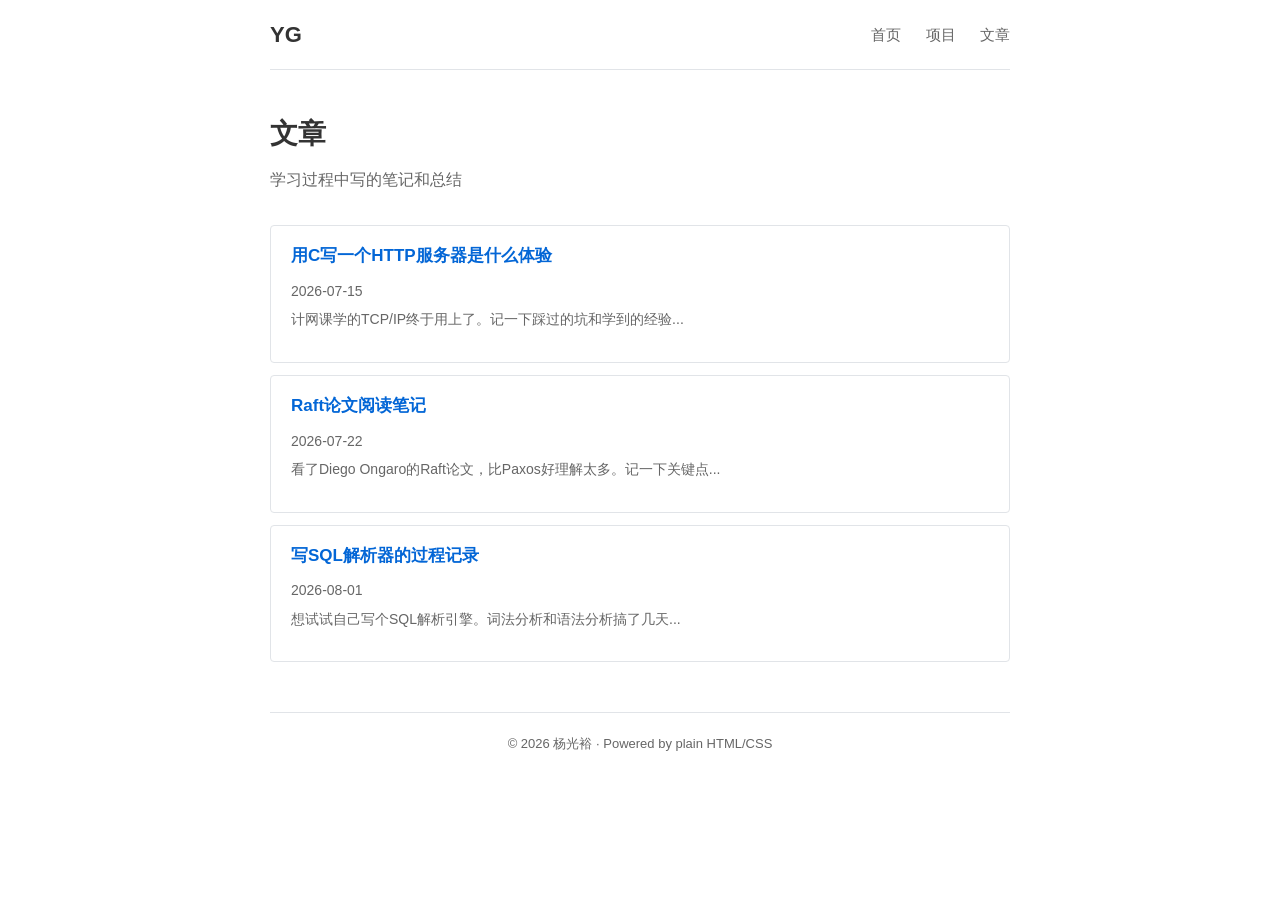
==== posts/index.html @ 786ad56f "init: 个人技术博客 纯HTML/CSS" ====
<!DOCTYPE html>
<html lang="zh-CN">
<head>
<meta charset="utf-8">
<meta name="viewport" content="width=device-width, initial-scale=1">
<title>文章 · Yang Guangyu</title>
<link rel="stylesheet" href="../css/style.css">
</head>
<body>

<nav class="navbar">
  <div class="nav-inner">
    <a href="../index.html" class="logo">YG</a>
    <div class="nav-links">
      <a href="../index.html">首页</a>
      <a href="../projects/index.html">项目</a>
      <a href="index.html">文章</a>
    </div>
  </div>
</nav>

<main class="container post">
  <h1>文章</h1>
  <p class="subtitle">学习过程中写的笔记和总结</p>

  <section style="margin-top:30px">
    <div class="card">
      <h3><a href="tcp-http-server.html">用C写一个HTTP服务器是什么体验</a></h3>
      <small class="date">2026-07-15</small>
      <p>计网课学的TCP/IP终于用上了。记一下踩过的坑和学到的经验...</p>
    </div>

    <div class="card">
      <h3><a href="raft-notes.html">Raft论文阅读笔记</a></h3>
      <small class="date">2026-07-22</small>
      <p>看了Diego Ongaro的Raft论文，比Paxos好理解太多。记一下关键点...</p>
    </div>

    <div class="card">
      <h3><a href="sql-parser-diary.html">写SQL解析器的过程记录</a></h3>
      <small class="date">2026-08-01</small>
      <p>想试试自己写个SQL解析引擎。词法分析和语法分析搞了几天...</p>
    </div>
  </section>
</main>

<footer>
  <p>&copy; 2026 杨光裕 · Powered by plain HTML/CSS</p>
</footer>

</body>
</html>
---- css/style.css ----
/* 极简风格 */

:root {
  --bg: #fff;
  --text: #333;
  --accent: #0366d6;
  --border: #e1e4e8;
  --code-bg: #f6f8fa;
  --muted: #666;
}

* { box-sizing: border-box; margin: 0; padding: 0; }

body {
  font-family: -apple-system, BlinkMacSystemFont, "Segoe UI",
               "Microsoft YaHei", sans-serif;
  line-height: 1.7;
  color: var(--text);
  background: var(--bg);
  max-width: 780px;
  margin: 0 auto;
  padding: 0 20px;
}

/* Navbar */
.navbar {
  border-bottom: 1px solid var(--border);
  padding: 16px 0;
  margin-bottom: 40px;
}

.nav-inner {
  display: flex;
  justify-content: space-between;
  align-items: center;
}

.logo {
  font-size: 22px;
  font-weight: 700;
  color: var(--text);
  text-decoration: none;
}

.nav-links a {
  margin-left: 20px;
  color: var(--muted);
  text-decoration: none;
  font-size: 15px;
}

.nav-links a:hover { color: var(--accent); }

/* Hero */
.hero {
  margin-bottom: 50px;
}

.hero h1 { font-size: 36px; margin-bottom: 10px; }

.subtitle {
  color: var(--muted);
  font-size: 16px;
  line-height: 1.8;
}

/* Section */
.section {
  margin-bottom: 45px;
}

.section h2 {
  font-size: 20px;
  border-bottom: 1px solid var(--border);
  padding-bottom: 8px;
  margin-bottom: 18px;
}

/* Card */
.card {
  border: 1px solid var(--border);
  border-radius: 4px;
  padding: 16px 20px;
  margin-bottom: 12px;
}

.card h3 { font-size: 17px; margin-bottom: 6px; }
.card h3 a { color: var(--accent); text-decoration: none; }
.card h3 a:hover { text-decoration: underline; }
.card p { font-size: 14px; color: var(--muted); margin-top: 4px; }

/* Tag */
.tag {
  display: inline-block;
  background: var(--code-bg);
  color: var(--muted);
  padding: 1px 8px;
  border-radius: 3px;
  font-size: 12px;
  margin-right: 4px;
}

/* Footer */
footer {
  border-top: 1px solid var(--border);
  padding: 20px 0;
  margin-top: 50px;
  text-align: center;
  color: var(--muted);
  font-size: 13px;
}

/* Post / Page */
.post h1 {
  font-size: 28px;
  margin-bottom: 8px;
}

.post .date {
  color: var(--muted);
  font-size: 14px;
  margin-bottom: 24px;
}

.post h2 {
  font-size: 20px;
  margin-top: 30px;
  margin-bottom: 12px;
  border-bottom: 1px solid var(--border);
  padding-bottom: 6px;
}

.post p { margin-bottom: 14px; }

.post ul, .post ol {
  margin-bottom: 14px;
  padding-left: 24px;
}

.post li { margin-bottom: 6px; }

.post pre {
  background: var(--code-bg);
  border: 1px solid var(--border);
  border-radius: 4px;
  padding: 14px 18px;
  overflow-x: auto;
  font-size: 13px;
  margin-bottom: 16px;
}

.post code {
  background: var(--code-bg);
  padding: 1px 5px;
  border-radius: 3px;
  font-size: 13px;
}

.post pre code {
  background: none;
  padding: 0;
}

.post blockquote {
  border-left: 3px solid var(--accent);
  padding: 8px 16px;
  color: var(--muted);
  margin-bottom: 16px;
  background: var(--code-bg);
}

/* Project pages */
.project-meta {
  color: var(--muted);
  font-size: 14px;
  margin-bottom: 20px;
}

/* Responsive */
@media (max-width: 600px) {
  .hero h1 { font-size: 26px; }
  .nav-links a { margin-left: 12px; font-size: 14px; }
}
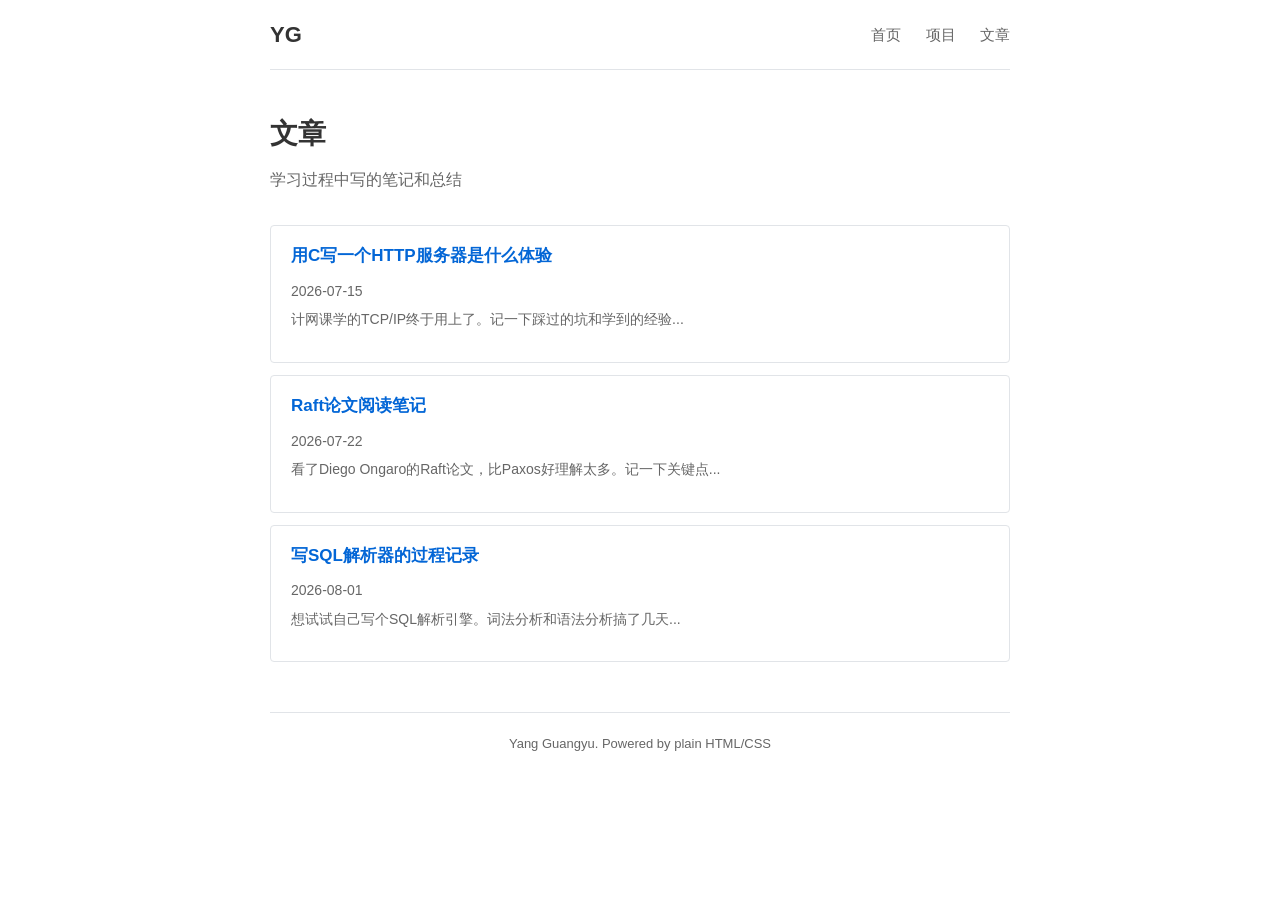
==== commit fe75c0b2: "blog: add project detail pages, SQL article, dark mode, search" ====
--- a/posts/index.html
+++ b/posts/index.html
@@ -45,8 +45,9 @@
 </main>
 
 <footer>
-  <p>&copy; 2026 杨光裕 · Powered by plain HTML/CSS</p>
+  <p>Yang Guangyu. Powered by plain HTML/CSS</p>
 </footer>
 
+<script src="../js/app.js"></script>
 </body>
 </html>
--- a/css/style.css
+++ b/css/style.css
@@ -176,6 +176,43 @@
   margin-bottom: 20px;
 }
 
+/* Dark mode */
+body.dark {
+  --bg: #1a1a2e;
+  --text: #cdd6f4;
+  --accent: #89b4fa;
+  --border: #313244;
+  --code-bg: #181825;
+  --muted: #a6adc8;
+}
+
+/* Theme toggle button */
+#theme-toggle {
+  background: var(--code-bg);
+  color: var(--muted);
+  border: 1px solid var(--border);
+  padding: 3px 12px;
+  border-radius: 3px;
+  font-size: 13px;
+  cursor: pointer;
+  margin-left: 16px;
+}
+#theme-toggle:hover { color: var(--accent); border-color: var(--accent); }
+
+/* Search input */
+#project-search {
+  width: 100%;
+  padding: 8px 12px;
+  border: 1px solid var(--border);
+  border-radius: 4px;
+  font-size: 14px;
+  margin-bottom: 16px;
+  background: var(--bg);
+  color: var(--text);
+  outline: none;
+}
+#project-search:focus { border-color: var(--accent); }
+
 /* Responsive */
 @media (max-width: 600px) {
   .hero h1 { font-size: 26px; }
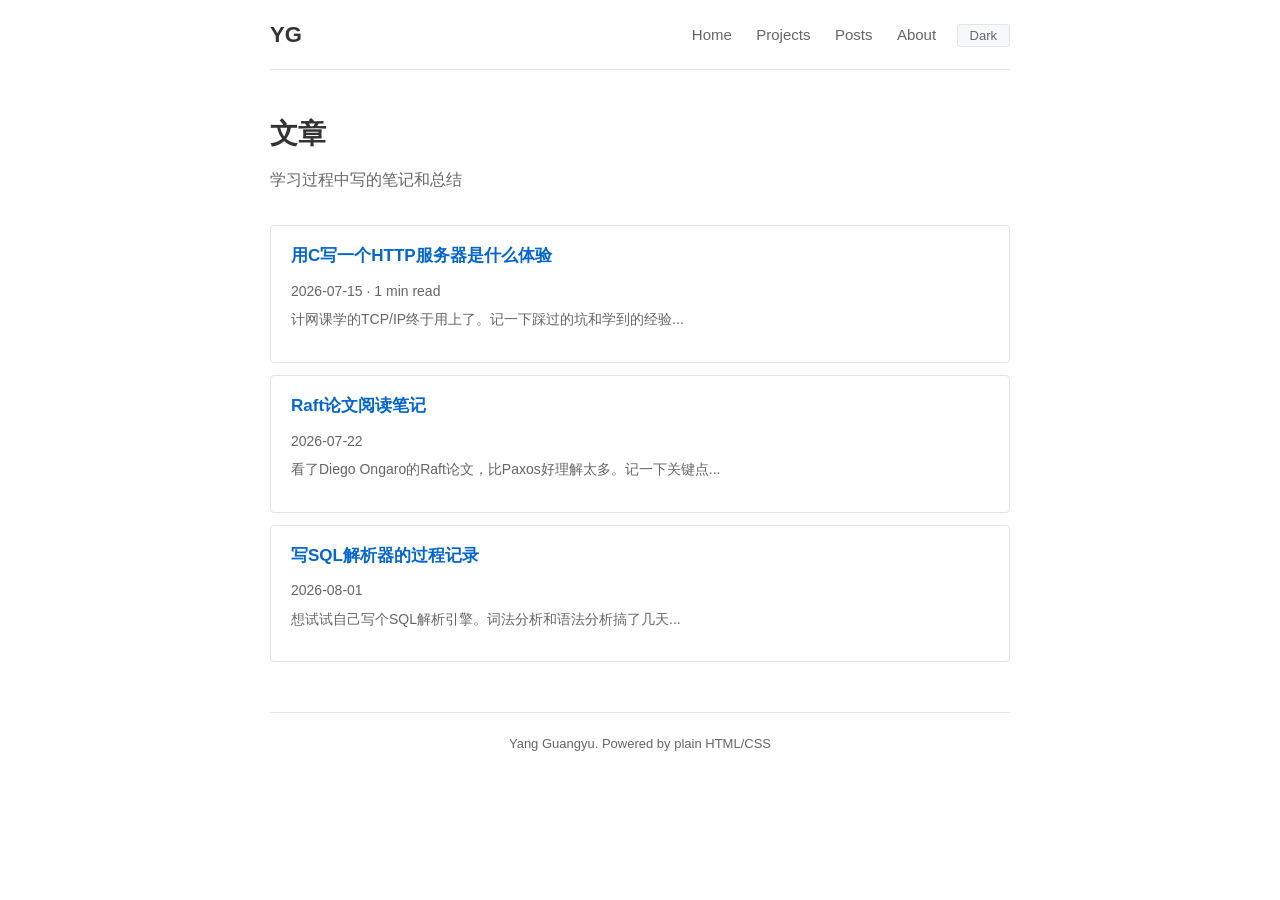
==== commit 31b08ca4: "blog: add about page, scroll-to-top, reading time, standardized navs" ====
--- a/posts/index.html
+++ b/posts/index.html
@@ -3,7 +3,7 @@
 <head>
 <meta charset="utf-8">
 <meta name="viewport" content="width=device-width, initial-scale=1">
-<title>文章 · Yang Guangyu</title>
+<title>Posts — Yang Guangyu</title>
 <link rel="stylesheet" href="../css/style.css">
 </head>
 <body>
@@ -12,9 +12,11 @@
   <div class="nav-inner">
     <a href="../index.html" class="logo">YG</a>
     <div class="nav-links">
-      <a href="../index.html">首页</a>
-      <a href="../projects/index.html">项目</a>
-      <a href="index.html">文章</a>
+      <a href="../index.html">Home</a>
+      <a href="../projects/index.html">Projects</a>
+      <a href="index.html">Posts</a>
+      <a href="../about.html">About</a>
+      <button id="theme-toggle">Dark</button>
     </div>
   </div>
 </nav>
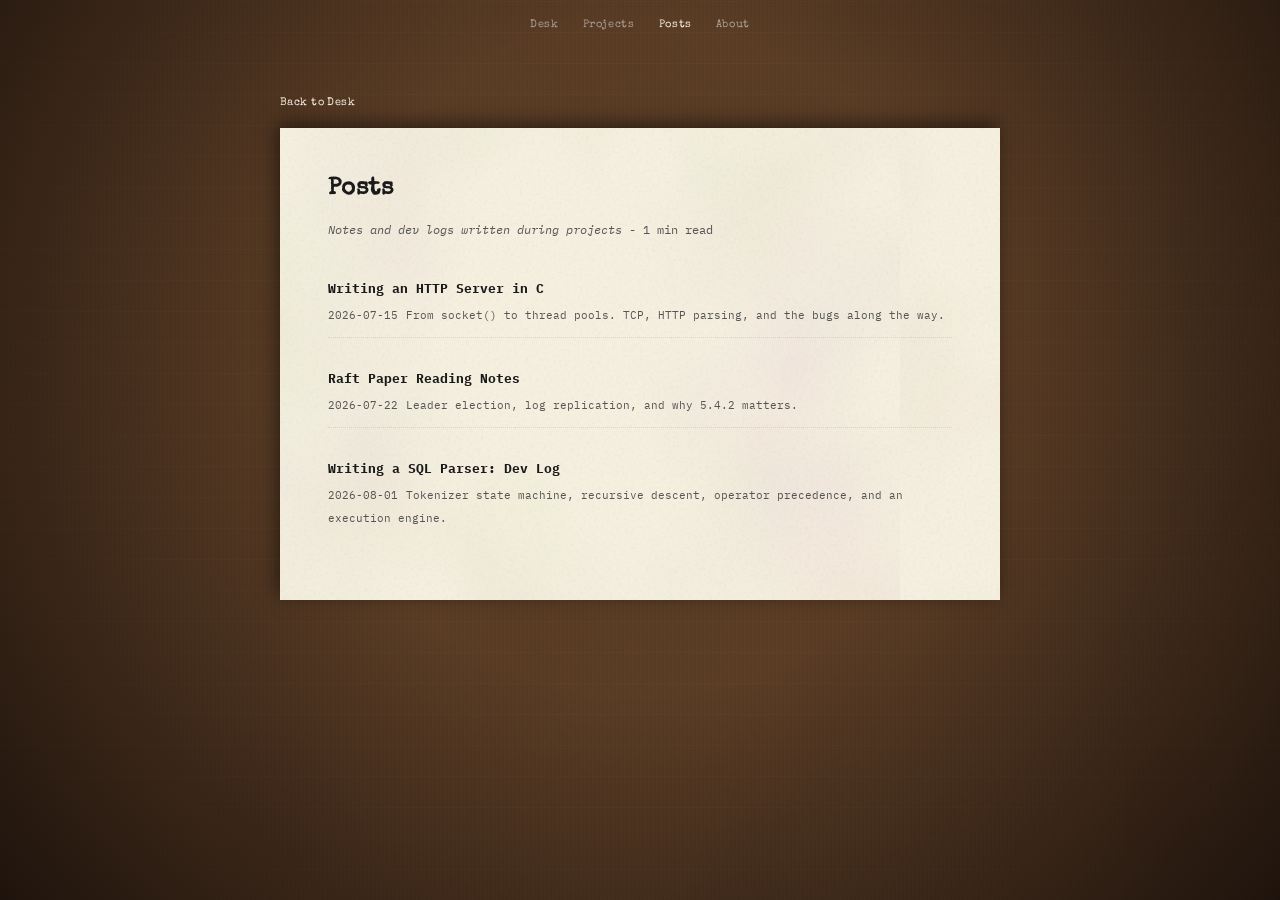
==== commit b5cc15ce: "v3: qridian-inspired dark academia desk theme, all pages rebuilt" ====
--- a/posts/index.html
+++ b/posts/index.html
@@ -1,55 +1,52 @@
 <!DOCTYPE html>
-<html lang="zh-CN">
+<html lang="en">
 <head>
 <meta charset="utf-8">
-<meta name="viewport" content="width=device-width, initial-scale=1">
+<meta name="viewport" content="width=device-width, initial-scale=1.0">
 <title>Posts — Yang Guangyu</title>
 <link rel="stylesheet" href="../css/style.css">
 </head>
 <body>
+<div class="screen-dust"></div>
+<div class="desk-surface"></div>
 
-<nav class="navbar">
-  <div class="nav-inner">
-    <a href="../index.html" class="logo">YG</a>
-    <div class="nav-links">
-      <a href="../index.html">Home</a>
-      <a href="../projects/index.html">Projects</a>
-      <a href="index.html">Posts</a>
-      <a href="../about.html">About</a>
-      <button id="theme-toggle">Dark</button>
+<div class="page-nav">
+  <a href="../index.html">Desk</a>
+  <a href="../projects/index.html">Projects</a>
+  <a href="index.html" class="active">Posts</a>
+  <a href="../about.html">About</a>
+</div>
+
+<div class="page-container">
+  <a href="../index.html" class="back-to-desk">Back to Desk</a>
+
+  <div class="page-paper">
+    <h1>Posts</h1>
+    <p class="page-meta">Notes and dev logs written during projects</p>
+
+    <div style="margin-top:24px">
+      <a href="tcp-http-server.html" class="post-item" style="display:block;margin-bottom:20px">
+        <span class="post-title">Writing an HTTP Server in C</span>
+        <span class="post-date">2026-07-15</span>
+        <span class="post-excerpt">From socket() to thread pools. TCP, HTTP parsing, and the bugs along the way.</span>
+      </a>
+
+      <a href="raft-notes.html" class="post-item" style="display:block;margin-bottom:20px">
+        <span class="post-title">Raft Paper Reading Notes</span>
+        <span class="post-date">2026-07-22</span>
+        <span class="post-excerpt">Leader election, log replication, and why 5.4.2 matters.</span>
+      </a>
+
+      <a href="sql-parser-diary.html" class="post-item" style="display:block;margin-bottom:20px">
+        <span class="post-title">Writing a SQL Parser: Dev Log</span>
+        <span class="post-date">2026-08-01</span>
+        <span class="post-excerpt">Tokenizer state machine, recursive descent, operator precedence, and an execution engine.</span>
+      </a>
     </div>
   </div>
-</nav>
+</div>
 
-<main class="container post">
-  <h1>文章</h1>
-  <p class="subtitle">学习过程中写的笔记和总结</p>
-
-  <section style="margin-top:30px">
-    <div class="card">
-      <h3><a href="tcp-http-server.html">用C写一个HTTP服务器是什么体验</a></h3>
-      <small class="date">2026-07-15</small>
-      <p>计网课学的TCP/IP终于用上了。记一下踩过的坑和学到的经验...</p>
-    </div>
-
-    <div class="card">
-      <h3><a href="raft-notes.html">Raft论文阅读笔记</a></h3>
-      <small class="date">2026-07-22</small>
-      <p>看了Diego Ongaro的Raft论文，比Paxos好理解太多。记一下关键点...</p>
-    </div>
-
-    <div class="card">
-      <h3><a href="sql-parser-diary.html">写SQL解析器的过程记录</a></h3>
-      <small class="date">2026-08-01</small>
-      <p>想试试自己写个SQL解析引擎。词法分析和语法分析搞了几天...</p>
-    </div>
-  </section>
-</main>
-
-<footer>
-  <p>Yang Guangyu. Powered by plain HTML/CSS</p>
-</footer>
-
+<button id="scroll-top" onclick="window.scrollTo({top:0,behavior:'smooth'})">TOP</button>
 <script src="../js/app.js"></script>
 </body>
 </html>
--- a/css/style.css
+++ b/css/style.css
@@ -1,220 +1,825 @@
-/* 极简风格 */
+/* ============================================================
+   my-tech-blog v3 — qridian.com inspired dark academia theme
+   Fonts: Special Elite (headings), IBM Plex Mono (body)
+   ============================================================ */
+
+@import url('https://fonts.googleapis.com/css2?family=IBM+Plex+Mono:ital,wght@0,400;0,700;1,400&family=Special+Elite&display=swap');
 
 :root {
-  --bg: #fff;
-  --text: #333;
-  --accent: #0366d6;
-  --border: #e1e4e8;
-  --code-bg: #f6f8fa;
-  --muted: #666;
+  --font-heading: 'Special Elite', cursive;
+  --font-body: 'IBM Plex Mono', monospace;
+
+  --bg-deep: #1a120c;
+  --wood: #5c3e26;
+  --paper: #f4efdf;
+  --paper-dark: #e4dfd1;
+  --dossier-blue1: #2b3952;
+  --dossier-blue2: #1e2838;
+  --ink: #1a1a1a;
+  --ink-light: #555;
+  --stamp-red: #8b1a1a;
+  --brass: #8b7d5e;
+  --accent-dim: #9e8a6b;
+
+  --shadow-paper: -3px -5px 18px rgba(0,0,0,0.5);
+  --shadow-card: 2px 4px 12px rgba(0,0,0,0.6);
 }
 
 * { box-sizing: border-box; margin: 0; padding: 0; }
 
+html { font-size: 15px; }
+
 body {
-  font-family: -apple-system, BlinkMacSystemFont, "Segoe UI",
-               "Microsoft YaHei", sans-serif;
-  line-height: 1.7;
-  color: var(--text);
-  background: var(--bg);
+  margin: 0;
+  font-family: var(--font-body);
+  background-color: var(--bg-deep);
+  color: var(--ink);
+  min-height: 100vh;
+  overflow-x: hidden;
+}
+
+h1, h2, h3, h4, .typewriter {
+  font-family: var(--font-heading);
+  letter-spacing: 0.02em;
+}
+
+a { color: inherit; }
+
+/* ---- Desk Environment ---- */
+.desk-surface {
+  position: fixed;
+  inset: 0;
+  background-color: var(--wood);
+  background-image:
+    repeating-linear-gradient(
+      90deg,
+      transparent,
+      transparent 2px,
+      rgba(0,0,0,0.03) 2px,
+      rgba(0,0,0,0.03) 4px
+    ),
+    repeating-linear-gradient(
+      0deg,
+      transparent,
+      transparent 30px,
+      rgba(255,255,255,0.02) 30px,
+      rgba(255,255,255,0.02) 31px
+    );
+  z-index: 0;
+}
+
+.desk-surface::after {
+  content: "";
+  position: fixed;
+  inset: 0;
+  z-index: 9999;
+  pointer-events: none;
+  background: radial-gradient(
+    circle at 50% 40%,
+    rgba(59, 40, 27, 0) 40%,
+    rgba(20, 12, 8, 0.85) 100%
+  );
+}
+
+/* ---- Monitor Grime (dust + smudge effect) ---- */
+.screen-dust {
+  position: fixed;
+  inset: 0;
+  z-index: 99999;
+  pointer-events: none;
+  background-image:
+    url("data:image/svg+xml,%3Csvg viewBox='0 0 200 200' xmlns='http://www.w3.org/2000/svg'%3E%3Cfilter id='dust'%3E%3CfeTurbulence type='fractalNoise' baseFrequency='1.5' numOctaves='3' result='noise'/%3E%3CfeColorMatrix type='matrix' values='1 0 0 0 0  0 1 0 0 0  0 0 1 0 0  0 0 0 4 -2' in='noise' result='coloredNoise'/%3E%3C/filter%3E%3Crect width='100%25' height='100%25' fill='black' filter='url(%23dust)' opacity='0.06'/%3E%3C/svg%3E"),
+    url("data:image/svg+xml,%3Csvg viewBox='0 0 200 200' xmlns='http://www.w3.org/2000/svg'%3E%3Cfilter id='smudge'%3E%3CfeTurbulence type='fractalNoise' baseFrequency='0.02' numOctaves='3' result='noise'/%3E%3CfeColorMatrix type='matrix' values='1 0 0 0 0  0 1 0 0 0  0 0 1 0 0  0 0 0 2 -0.8' in='noise' result='coloredNoise'/%3E%3C/filter%3E%3Crect width='100%25' height='100%25' fill='black' filter='url(%23smudge)' opacity='0.12'/%3E%3C/svg%3E");
+  background-blend-mode: multiply;
+  mix-blend-mode: multiply;
+}
+
+/* ---- Main Canvas ---- */
+.desk-canvas {
+  position: relative;
+  z-index: 1;
+  width: 100vw;
+  min-height: 100vh;
+  overflow-x: auto;
+  overflow-y: auto;
+  scroll-behavior: smooth;
+}
+
+.desk-layout {
+  position: relative;
+  width: 1200px;
+  min-height: 900px;
+  max-width: 98vw;
+  margin: 0 auto;
+  padding: 40px 30px 80px;
+}
+
+/* ---- Paper Card Base ---- */
+.paper-card {
+  background: var(--paper);
+  background-image:
+    repeating-linear-gradient(
+      0deg,
+      transparent,
+      transparent 28px,
+      rgba(139, 125, 94, 0.08) 28px,
+      rgba(139, 125, 94, 0.08) 29px
+    );
+  border: 1px solid rgba(0,0,0,0.08);
+  box-shadow: var(--shadow-paper);
+  padding: 28px 32px;
+  position: absolute;
+}
+
+.paper-card::before {
+  content: "";
+  position: absolute;
+  top: 0; left: 0;
+  width: 100%; height: 6px;
+  background: linear-gradient(
+    to bottom,
+    rgba(0,0,0,0.06) 0%,
+    transparent 100%
+  );
+}
+
+/* ---- Hero Card (center, large) ---- */
+.hero-card {
+  left: 50%;
+  top: 40px;
+  transform: translateX(-50%) rotate(-1deg);
+  width: 420px;
+  text-align: center;
+  z-index: 10;
+}
+
+.hero-card h1 {
+  font-size: 2rem;
+  margin-bottom: 6px;
+  color: var(--ink);
+}
+
+.hero-card .subtitle {
+  font-size: 0.8rem;
+  color: var(--ink-light);
+  line-height: 1.6;
+}
+
+.hero-card .stamp-divider {
+  margin: 16px auto 0;
+  width: 80px;
+  height: 28px;
+  border: 2px solid var(--stamp-red);
+  border-radius: 50%;
+  display: flex;
+  align-items: center;
+  justify-content: center;
+  font-family: var(--font-heading);
+  font-size: 0.65rem;
+  color: var(--stamp-red);
+  transform: rotate(-5deg);
+}
+
+/* ---- Projects Clipboard ---- */
+.projects-clipboard {
+  left: 50px;
+  top: 320px;
+  width: 340px;
+  transform: rotate(-1.5deg);
+  z-index: 5;
+}
+
+.clip-hardware {
+  position: absolute;
+  top: -18px;
+  left: 50%;
+  transform: translateX(-50%);
+  width: 60px;
+  height: 28px;
+  background: linear-gradient(to bottom, #6b6b6b, #3a3a3a);
+  border-radius: 3px 3px 0 0;
+  box-shadow: inset 0 1px 0 rgba(255,255,255,0.2),
+              0 2px 4px rgba(0,0,0,0.4);
+}
+
+.projects-clipboard .paper-card {
+  position: relative;
+  box-shadow: none;
+  border: none;
+  padding: 20px 24px;
+  background: transparent;
+}
+
+.projects-clipboard h2 {
+  font-size: 1.1rem;
+  margin-bottom: 14px;
+  padding-bottom: 8px;
+  border-bottom: 1px dashed rgba(0,0,0,0.2);
+}
+
+.project-item {
+  display: block;
+  padding: 8px 0;
+  border-bottom: 1px dotted rgba(0,0,0,0.1);
+  text-decoration: none;
+  font-size: 0.78rem;
+  line-height: 1.5;
+  transition: padding-left 0.2s;
+}
+
+.project-item:last-child { border-bottom: none; }
+
+.project-item:hover {
+  padding-left: 8px;
+}
+
+.project-item .p-name {
+  font-weight: 700;
+  color: var(--ink);
+  display: block;
+  font-family: var(--font-heading);
+  font-size: 0.85rem;
+  letter-spacing: 0.03em;
+}
+
+.project-item .p-meta {
+  color: var(--ink-light);
+  font-size: 0.7rem;
+  margin-top: 2px;
+}
+
+/* ---- Posts Notebook ---- */
+.posts-notebook {
+  right: 50px;
+  top: 340px;
+  width: 360px;
+  transform: rotate(1deg);
+  z-index: 5;
+}
+
+.posts-notebook h2 {
+  font-size: 1.1rem;
+  margin-bottom: 14px;
+  padding-bottom: 8px;
+  border-bottom: 1px dashed rgba(0,0,0,0.2);
+}
+
+.post-item {
+  display: block;
+  padding: 10px 0;
+  border-bottom: 1px dotted rgba(0,0,0,0.1);
+  text-decoration: none;
+}
+
+.post-item:last-child { border-bottom: none; }
+
+.post-item:hover .post-title {
+  text-decoration: underline;
+}
+
+.post-title {
+  font-weight: 700;
+  display: block;
+  font-size: 0.85rem;
+  margin-bottom: 3px;
+}
+
+.post-date {
+  font-size: 0.7rem;
+  color: var(--ink-light);
+}
+
+.post-excerpt {
+  font-size: 0.73rem;
+  color: var(--ink-light);
+  margin-top: 3px;
+  line-height: 1.5;
+}
+
+/* ---- Calling Card ---- */
+.calling-card {
+  right: 60px;
+  top: 80px;
+  width: 240px;
+  transform: rotate(2deg);
+  z-index: 3;
+  text-align: center;
+  padding: 24px 20px;
+}
+
+.calling-card .card-logo {
+  font-family: var(--font-heading);
+  font-size: 1.6rem;
+  letter-spacing: 0.15em;
+  margin-bottom: 6px;
+}
+
+.calling-card .card-sub {
+  font-size: 0.65rem;
+  color: var(--ink-light);
+  line-height: 1.6;
+}
+
+.calling-card .card-gh {
+  margin-top: 12px;
+  font-size: 0.72rem;
+  color: var(--ink-light);
+  font-family: var(--font-heading);
+}
+
+/* ---- Dossier Stack ---- */
+.dossier-stack {
+  left: 50px;
+  top: 100px;
+  z-index: 6;
+  display: flex;
+  flex-direction: column;
+  gap: 6px;
+}
+
+.dossier-folder {
+  display: block;
+  text-decoration: none;
+}
+
+.dossier-closed {
+  width: 140px;
+  height: 32px;
+  background: linear-gradient(135deg, var(--dossier-blue1), var(--dossier-blue2));
+  border-radius: 3px;
+  box-shadow:
+    inset 1px 1px 3px rgba(255,255,255,0.25),
+    inset -1px -1px 3px rgba(0,0,0,0.6),
+    -3px 5px 10px rgba(0,0,0,0.5);
+  display: flex;
+  align-items: center;
+  padding-left: 10px;
+  position: relative;
+  transition: transform 0.3s ease;
+}
+
+.dossier-closed:hover { transform: translateX(6px); }
+
+.dossier-tab {
+  position: absolute;
+  right: -22px;
+  bottom: 3px;
+  padding: 4px 5px;
+  font-family: var(--font-heading);
+  font-size: 0.6rem;
+  background: var(--paper-dark);
+  color: var(--ink);
+  border-radius: 3px;
+  border: 1.5px solid var(--dossier-blue2);
+  box-shadow: inset 0 0 0 2px rgba(255,255,255,0.6),
+              1px 1px 3px rgba(0,0,0,0.5);
+  writing-mode: vertical-rl;
+  text-orientation: mixed;
+  transform: rotate(178deg);
+}
+
+.dossier-label {
+  color: var(--paper-dark);
+  font-family: var(--font-heading);
+  font-size: 0.72rem;
+  letter-spacing: 0.05em;
+}
+
+/* ---- Social Stamps ---- */
+.stamp-cluster {
+  right: 50px;
+  top: 700px;
+  display: flex;
+  gap: 8px;
+  position: absolute;
+  z-index: 5;
+}
+
+.stamp-link {
+  display: flex;
+  align-items: center;
+  justify-content: center;
+  width: 42px;
+  height: 42px;
+  border: 2px dashed var(--brass);
+  border-radius: 50%;
+  text-decoration: none;
+  font-family: var(--font-heading);
+  font-size: 0.7rem;
+  color: var(--paper);
+  transform: rotate(var(--r, 0deg));
+  transition: transform 0.2s, border-color 0.2s;
+  position: relative;
+}
+
+.stamp-link:hover {
+  transform: rotate(0deg) scale(1.1);
+  border-color: var(--paper);
+}
+
+.stamp-link::after {
+  content: "";
+  position: absolute;
+  inset: -4px;
+  border: 1px solid transparent;
+  border-radius: 50%;
+  transition: border-color 0.2s;
+}
+
+.stamp-link:hover::after {
+  border-color: rgba(255,255,255,0.3);
+}
+
+/* ---- Requisition Slip (Subscribe) ---- */
+.req-slip {
+  left: 440px;
+  top: 750px;
+  position: absolute;
+  z-index: 4;
+  background: var(--paper);
+  padding: 12px 20px;
+  box-shadow: var(--shadow-card);
+  transform: rotate(0.5deg);
+  font-size: 0.7rem;
+  display: flex;
+  align-items: center;
+  gap: 14px;
+}
+
+.req-label {
+  font-family: var(--font-heading);
+  color: var(--ink);
+  font-size: 0.68rem;
+}
+
+.req-btn {
+  font-family: var(--font-heading);
+  font-size: 0.68rem;
+  padding: 4px 14px;
+  background: var(--paper-dark);
+  border: 2px solid var(--ink);
+  border-radius: 2px;
+  cursor: pointer;
+  color: var(--ink);
+  text-decoration: none;
+  transition: background 0.2s;
+}
+
+.req-btn:hover {
+  background: var(--ink);
+  color: var(--paper);
+}
+
+/* ---- Legal Strip ---- */
+.legal-strip {
+  position: absolute;
+  bottom: 30px;
+  left: 50%;
+  transform: translateX(-50%);
+  z-index: 2;
+  background: var(--paper);
+  padding: 8px 24px;
+  font-size: 0.62rem;
+  color: var(--ink-light);
+  box-shadow: var(--shadow-card);
+  max-width: 600px;
+}
+
+.legal-strip a {
+  color: var(--ink-light);
+}
+
+/* ---- Registry Line ---- */
+.registry-line {
+  position: absolute;
+  bottom: 14px;
+  left: 50%;
+  transform: translateX(-50%);
+  z-index: 2;
+  font-family: var(--font-heading);
+  font-size: 0.55rem;
+  color: rgba(255,255,255,0.25);
+  letter-spacing: 0.08em;
+  white-space: nowrap;
+}
+
+/* ---- Signpost Buttons ---- */
+.signpost {
+  position: fixed;
+  z-index: 100;
+  background: none;
+  border: none;
+  color: rgba(255,255,255,0.5);
+  font-family: var(--font-heading);
+  font-size: 0.68rem;
+  cursor: pointer;
+  letter-spacing: 0.06em;
+  transition: color 0.2s;
+  padding: 4px 8px;
+}
+
+.signpost:hover { color: rgba(255,255,255,0.9); }
+
+.signpost::after {
+  content: " >";
+  font-family: var(--font-body);
+}
+
+#sp-projects { bottom: 70px; left: 50px; }
+#sp-posts    { bottom: 70px; right: 50px; }
+#sp-about    { bottom: 70px; left: 50%; transform: translateX(-50%); }
+#sp-github   { bottom: 100px; left: 50%; transform: translateX(-50%); }
+
+/* ---- Dossier Fan (mobile folder nav) ---- */
+.folder-fan {
+  display: none;
+  position: fixed;
+  inset: 0;
+  z-index: 200;
+}
+
+.folder-fan.is-open { display: flex; }
+
+.fan-backdrop {
+  position: absolute;
+  inset: 0;
+  background: rgba(0,0,0,0.7);
+}
+
+.fan-cards {
+  position: absolute;
+  bottom: 60px;
+  left: 50%;
+  transform: translateX(-50%);
+  display: flex;
+  flex-direction: column;
+  gap: 10px;
+  align-items: center;
+}
+
+.fan-card {
+  font-family: var(--font-heading);
+  font-size: 0.9rem;
+  padding: 12px 32px;
+  background: linear-gradient(135deg, var(--dossier-blue1), var(--dossier-blue2));
+  color: var(--paper-dark);
+  border: none;
+  border-radius: 4px;
+  cursor: pointer;
+  box-shadow: var(--shadow-card);
+  letter-spacing: 0.05em;
+  transition: transform 0.2s;
+}
+
+.fan-card:hover { transform: scale(1.05); }
+
+.fan-close {
+  background: none;
+  border: 1px solid rgba(255,255,255,0.3);
+  color: rgba(255,255,255,0.6);
+  padding: 6px 16px;
+  font-family: var(--font-heading);
+  font-size: 0.7rem;
+  cursor: pointer;
+  border-radius: 2px;
+}
+
+/* ---- Page Layouts (non-home) ---- */
+.page-container {
+  position: relative;
+  z-index: 1;
   max-width: 780px;
   margin: 0 auto;
-  padding: 0 20px;
-}
-
-/* Navbar */
-.navbar {
-  border-bottom: 1px solid var(--border);
-  padding: 16px 0;
-  margin-bottom: 40px;
-}
-
-.nav-inner {
-  display: flex;
-  justify-content: space-between;
-  align-items: center;
-}
-
-.logo {
-  font-size: 22px;
-  font-weight: 700;
-  color: var(--text);
-  text-decoration: none;
-}
-
-.nav-links a {
-  margin-left: 20px;
-  color: var(--muted);
-  text-decoration: none;
-  font-size: 15px;
-}
-
-.nav-links a:hover { color: var(--accent); }
-
-/* Hero */
-.hero {
-  margin-bottom: 50px;
-}
-
-.hero h1 { font-size: 36px; margin-bottom: 10px; }
-
-.subtitle {
-  color: var(--muted);
-  font-size: 16px;
+  padding: 40px 30px 80px;
+}
+
+.page-paper {
+  background: var(--paper);
+  box-shadow: var(--shadow-paper);
+  padding: 40px 48px;
   line-height: 1.8;
-}
-
-/* Section */
-.section {
-  margin-bottom: 45px;
-}
-
-.section h2 {
-  font-size: 20px;
-  border-bottom: 1px solid var(--border);
-  padding-bottom: 8px;
-  margin-bottom: 18px;
-}
-
-/* Card */
-.card {
-  border: 1px solid var(--border);
-  border-radius: 4px;
+  font-size: 0.85rem;
+  color: var(--ink);
+}
+
+.page-paper h1 {
+  font-size: 1.6rem;
+  margin-bottom: 8px;
+}
+
+.page-paper h2 {
+  font-size: 1.15rem;
+  margin-top: 36px;
+  margin-bottom: 12px;
+  padding-bottom: 6px;
+  border-bottom: 1px dashed rgba(0,0,0,0.2);
+}
+
+.page-paper h3 {
+  font-size: 0.95rem;
+  margin-top: 24px;
+  margin-bottom: 8px;
+}
+
+.page-paper p { margin-bottom: 14px; }
+
+.page-paper ul, .page-paper ol {
+  margin-bottom: 14px;
+  padding-left: 28px;
+}
+
+.page-paper li { margin-bottom: 6px; }
+
+.page-paper pre {
+  background: var(--dossier-blue2);
+  color: #cdd6f4;
+  border: 1px solid rgba(0,0,0,0.2);
+  border-radius: 3px;
   padding: 16px 20px;
-  margin-bottom: 12px;
-}
-
-.card h3 { font-size: 17px; margin-bottom: 6px; }
-.card h3 a { color: var(--accent); text-decoration: none; }
-.card h3 a:hover { text-decoration: underline; }
-.card p { font-size: 14px; color: var(--muted); margin-top: 4px; }
-
-/* Tag */
-.tag {
-  display: inline-block;
-  background: var(--code-bg);
-  color: var(--muted);
-  padding: 1px 8px;
-  border-radius: 3px;
-  font-size: 12px;
-  margin-right: 4px;
-}
-
-/* Footer */
-footer {
-  border-top: 1px solid var(--border);
-  padding: 20px 0;
-  margin-top: 50px;
-  text-align: center;
-  color: var(--muted);
-  font-size: 13px;
-}
-
-/* Post / Page */
-.post h1 {
-  font-size: 28px;
-  margin-bottom: 8px;
-}
-
-.post .date {
-  color: var(--muted);
-  font-size: 14px;
-  margin-bottom: 24px;
-}
-
-.post h2 {
-  font-size: 20px;
-  margin-top: 30px;
-  margin-bottom: 12px;
-  border-bottom: 1px solid var(--border);
-  padding-bottom: 6px;
-}
-
-.post p { margin-bottom: 14px; }
-
-.post ul, .post ol {
-  margin-bottom: 14px;
-  padding-left: 24px;
-}
-
-.post li { margin-bottom: 6px; }
-
-.post pre {
-  background: var(--code-bg);
-  border: 1px solid var(--border);
-  border-radius: 4px;
-  padding: 14px 18px;
   overflow-x: auto;
-  font-size: 13px;
+  font-size: 0.75rem;
   margin-bottom: 16px;
-}
-
-.post code {
-  background: var(--code-bg);
-  padding: 1px 5px;
-  border-radius: 3px;
-  font-size: 13px;
-}
-
-.post pre code {
+  line-height: 1.6;
+}
+
+.page-paper code {
+  background: rgba(0,0,0,0.06);
+  padding: 1px 6px;
+  border-radius: 2px;
+  font-size: 0.8rem;
+}
+
+.page-paper pre code {
   background: none;
   padding: 0;
 }
 
-.post blockquote {
-  border-left: 3px solid var(--accent);
-  padding: 8px 16px;
-  color: var(--muted);
+.page-paper blockquote {
+  border-left: 3px solid var(--dossier-blue1);
+  padding: 8px 20px;
   margin-bottom: 16px;
-  background: var(--code-bg);
-}
-
-/* Project pages */
-.project-meta {
-  color: var(--muted);
-  font-size: 14px;
+  color: var(--ink-light);
+  background: rgba(0,0,0,0.02);
+}
+
+.page-paper table {
+  width: 100%;
+  border-collapse: collapse;
+  margin-bottom: 16px;
+  font-size: 0.8rem;
+}
+
+.page-paper th, .page-paper td {
+  padding: 8px 12px;
+  border-bottom: 1px solid rgba(0,0,0,0.1);
+  text-align: left;
+}
+
+.page-paper th {
+  font-family: var(--font-heading);
+  font-size: 0.72rem;
+  color: var(--ink-light);
+}
+
+.page-paper .page-meta {
+  font-size: 0.78rem;
+  color: var(--ink-light);
+  margin-bottom: 28px;
+  font-style: italic;
+}
+
+.page-paper .reading-time {
+  font-style: normal;
+  color: var(--ink-light);
+}
+
+/* ---- Page Nav ---- */
+.page-nav {
+  position: relative;
+  z-index: 1;
+  display: flex;
+  justify-content: center;
+  gap: 24px;
+  padding: 20px 0;
+}
+
+.page-nav a {
+  font-family: var(--font-heading);
+  font-size: 0.7rem;
+  color: rgba(255,255,255,0.5);
+  text-decoration: none;
+  letter-spacing: 0.06em;
+  transition: color 0.2s;
+}
+
+.page-nav a:hover { color: rgba(255,255,255,0.9); }
+
+.page-nav a.active { color: var(--paper); }
+
+/* ---- Stamp Divider ---- */
+.stamp-divider {
+  margin: 24px auto;
+  width: 60px;
+  height: 22px;
+  border: 2px solid var(--stamp-red);
+  border-radius: 50%;
+  font-family: var(--font-heading);
+  font-size: 0.55rem;
+  color: var(--stamp-red);
+  display: flex;
+  align-items: center;
+  justify-content: center;
+  transform: rotate(-5deg);
+}
+
+/* ---- Back to Desk link ---- */
+.back-to-desk {
+  display: inline-block;
+  font-family: var(--font-heading);
+  font-size: 0.7rem;
+  color: var(--paper);
+  text-decoration: none;
   margin-bottom: 20px;
-}
-
-/* Dark mode */
-body.dark {
-  --bg: #1a1a2e;
-  --text: #cdd6f4;
-  --accent: #89b4fa;
-  --border: #313244;
-  --code-bg: #181825;
-  --muted: #a6adc8;
-}
-
-/* Theme toggle button */
-#theme-toggle {
-  background: var(--code-bg);
-  color: var(--muted);
-  border: 1px solid var(--border);
-  padding: 3px 12px;
-  border-radius: 3px;
-  font-size: 13px;
+  letter-spacing: 0.04em;
+}
+
+.back-to-desk:hover { text-decoration: underline; }
+
+/* ---- Scroll to top ---- */
+#scroll-top {
+  display: none;
+  position: fixed;
+  bottom: 20px;
+  right: 20px;
+  z-index: 300;
+  background: rgba(255,255,255,0.08);
+  color: rgba(255,255,255,0.5);
+  border: 1px solid rgba(255,255,255,0.15);
+  padding: 6px 16px;
+  font-family: var(--font-heading);
+  font-size: 0.68rem;
   cursor: pointer;
-  margin-left: 16px;
-}
-#theme-toggle:hover { color: var(--accent); border-color: var(--accent); }
-
-/* Search input */
-#project-search {
-  width: 100%;
-  padding: 8px 12px;
-  border: 1px solid var(--border);
-  border-radius: 4px;
-  font-size: 14px;
-  margin-bottom: 16px;
-  background: var(--bg);
-  color: var(--text);
-  outline: none;
-}
-#project-search:focus { border-color: var(--accent); }
-
-/* Responsive */
-@media (max-width: 600px) {
-  .hero h1 { font-size: 26px; }
-  .nav-links a { margin-left: 12px; font-size: 14px; }
-}
+  border-radius: 2px;
+}
+
+#scroll-top:hover { background: rgba(255,255,255,0.15); color: white; }
+
+/* ---- Responsive ---- */
+@media (max-width: 1100px) {
+  .desk-layout {
+    width: 100%;
+    padding: 30px 20px 60px;
+  }
+
+  .hero-card {
+    position: relative;
+    left: auto; top: auto;
+    transform: none;
+    width: 100%;
+    max-width: 420px;
+    margin: 0 auto 30px;
+  }
+
+  .dossier-stack {
+    position: relative;
+    left: auto; top: auto;
+    flex-direction: row;
+    gap: 8px;
+    margin-bottom: 30px;
+    flex-wrap: wrap;
+    justify-content: center;
+  }
+
+  .dossier-closed { width: auto; padding: 6px 16px; }
+  .dossier-tab { display: none; }
+
+  .calling-card {
+    position: relative;
+    right: auto; top: auto;
+    width: 100%;
+    max-width: 340px;
+    margin: 0 auto 30px;
+    transform: none;
+  }
+
+  .projects-clipboard, .posts-notebook {
+    position: relative;
+    left: auto; right: auto; top: auto;
+    width: 100%;
+    transform: none;
+    margin-bottom: 30px;
+  }
+
+  .stamp-cluster, .req-slip, .legal-strip, .registry-line {
+    position: relative;
+    left: auto; right: auto; top: auto; bottom: auto;
+    transform: none;
+    margin: 0 auto 20px;
+    justify-content: center;
+  }
+
+  .signpost { display: none; }
+
+  .folder-fan { display: none; }
+  .folder-fan.is-open { display: flex; }
+}
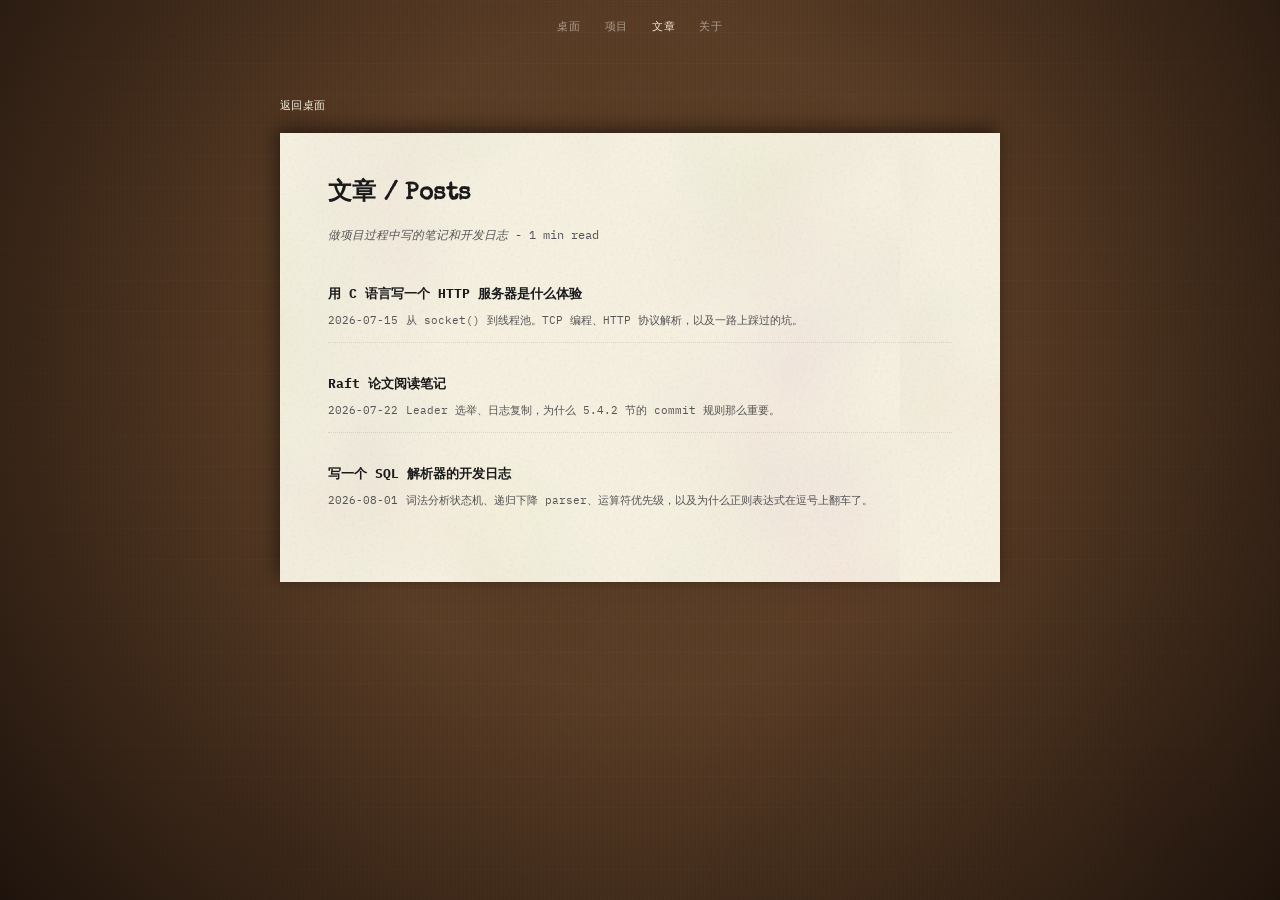
==== commit ac5c1a9d: "v3: 全部页面中英双语(中文为主)" ====
--- a/posts/index.html
+++ b/posts/index.html
@@ -1,9 +1,9 @@
 <!DOCTYPE html>
-<html lang="en">
+<html lang="zh-CN">
 <head>
 <meta charset="utf-8">
 <meta name="viewport" content="width=device-width, initial-scale=1.0">
-<title>Posts — Yang Guangyu</title>
+<title>文章 — 杨光裕</title>
 <link rel="stylesheet" href="../css/style.css">
 </head>
 <body>
@@ -11,36 +11,36 @@
 <div class="desk-surface"></div>
 
 <div class="page-nav">
-  <a href="../index.html">Desk</a>
-  <a href="../projects/index.html">Projects</a>
-  <a href="index.html" class="active">Posts</a>
-  <a href="../about.html">About</a>
+  <a href="../index.html">桌面</a>
+  <a href="../projects/index.html">项目</a>
+  <a href="index.html" class="active">文章</a>
+  <a href="../about.html">关于</a>
 </div>
 
 <div class="page-container">
-  <a href="../index.html" class="back-to-desk">Back to Desk</a>
+  <a href="../index.html" class="back-to-desk">返回桌面</a>
 
   <div class="page-paper">
-    <h1>Posts</h1>
-    <p class="page-meta">Notes and dev logs written during projects</p>
+    <h1>文章 / Posts</h1>
+    <p class="page-meta">做项目过程中写的笔记和开发日志</p>
 
     <div style="margin-top:24px">
       <a href="tcp-http-server.html" class="post-item" style="display:block;margin-bottom:20px">
-        <span class="post-title">Writing an HTTP Server in C</span>
+        <span class="post-title">用 C 语言写一个 HTTP 服务器是什么体验</span>
         <span class="post-date">2026-07-15</span>
-        <span class="post-excerpt">From socket() to thread pools. TCP, HTTP parsing, and the bugs along the way.</span>
+        <span class="post-excerpt">从 socket() 到线程池。TCP 编程、HTTP 协议解析，以及一路上踩过的坑。</span>
       </a>
 
       <a href="raft-notes.html" class="post-item" style="display:block;margin-bottom:20px">
-        <span class="post-title">Raft Paper Reading Notes</span>
+        <span class="post-title">Raft 论文阅读笔记</span>
         <span class="post-date">2026-07-22</span>
-        <span class="post-excerpt">Leader election, log replication, and why 5.4.2 matters.</span>
+        <span class="post-excerpt">Leader 选举、日志复制，为什么 5.4.2 节的 commit 规则那么重要。</span>
       </a>
 
       <a href="sql-parser-diary.html" class="post-item" style="display:block;margin-bottom:20px">
-        <span class="post-title">Writing a SQL Parser: Dev Log</span>
+        <span class="post-title">写一个 SQL 解析器的开发日志</span>
         <span class="post-date">2026-08-01</span>
-        <span class="post-excerpt">Tokenizer state machine, recursive descent, operator precedence, and an execution engine.</span>
+        <span class="post-excerpt">词法分析状态机、递归下降 parser、运算符优先级，以及为什么正则表达式在逗号上翻车了。</span>
       </a>
     </div>
   </div>
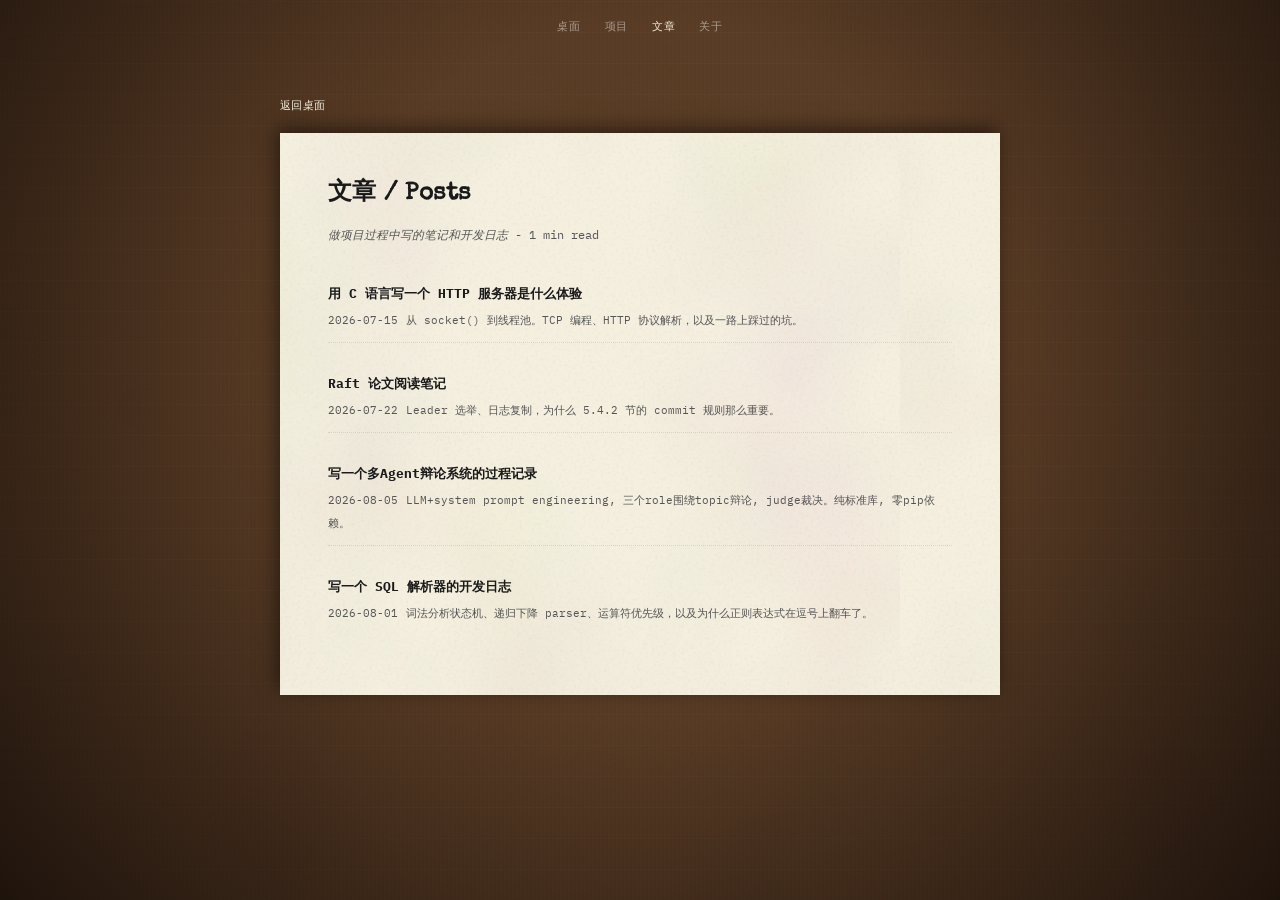
==== commit 5572adc6: "新文章: debate-agents开发过程记录 + 文章列表更新" ====
--- a/posts/index.html
+++ b/posts/index.html
@@ -37,6 +37,12 @@
         <span class="post-excerpt">Leader 选举、日志复制，为什么 5.4.2 节的 commit 规则那么重要。</span>
       </a>
 
+      <a href="debate-agents-dev.html" class="post-item" style="display:block;margin-bottom:20px">
+        <span class="post-title">写一个多Agent辩论系统的过程记录</span>
+        <span class="post-date">2026-08-05</span>
+        <span class="post-excerpt">LLM+system prompt engineering, 三个role围绕topic辩论, judge裁决。纯标准库, 零pip依赖。</span>
+      </a>
+
       <a href="sql-parser-diary.html" class="post-item" style="display:block;margin-bottom:20px">
         <span class="post-title">写一个 SQL 解析器的开发日志</span>
         <span class="post-date">2026-08-01</span>
